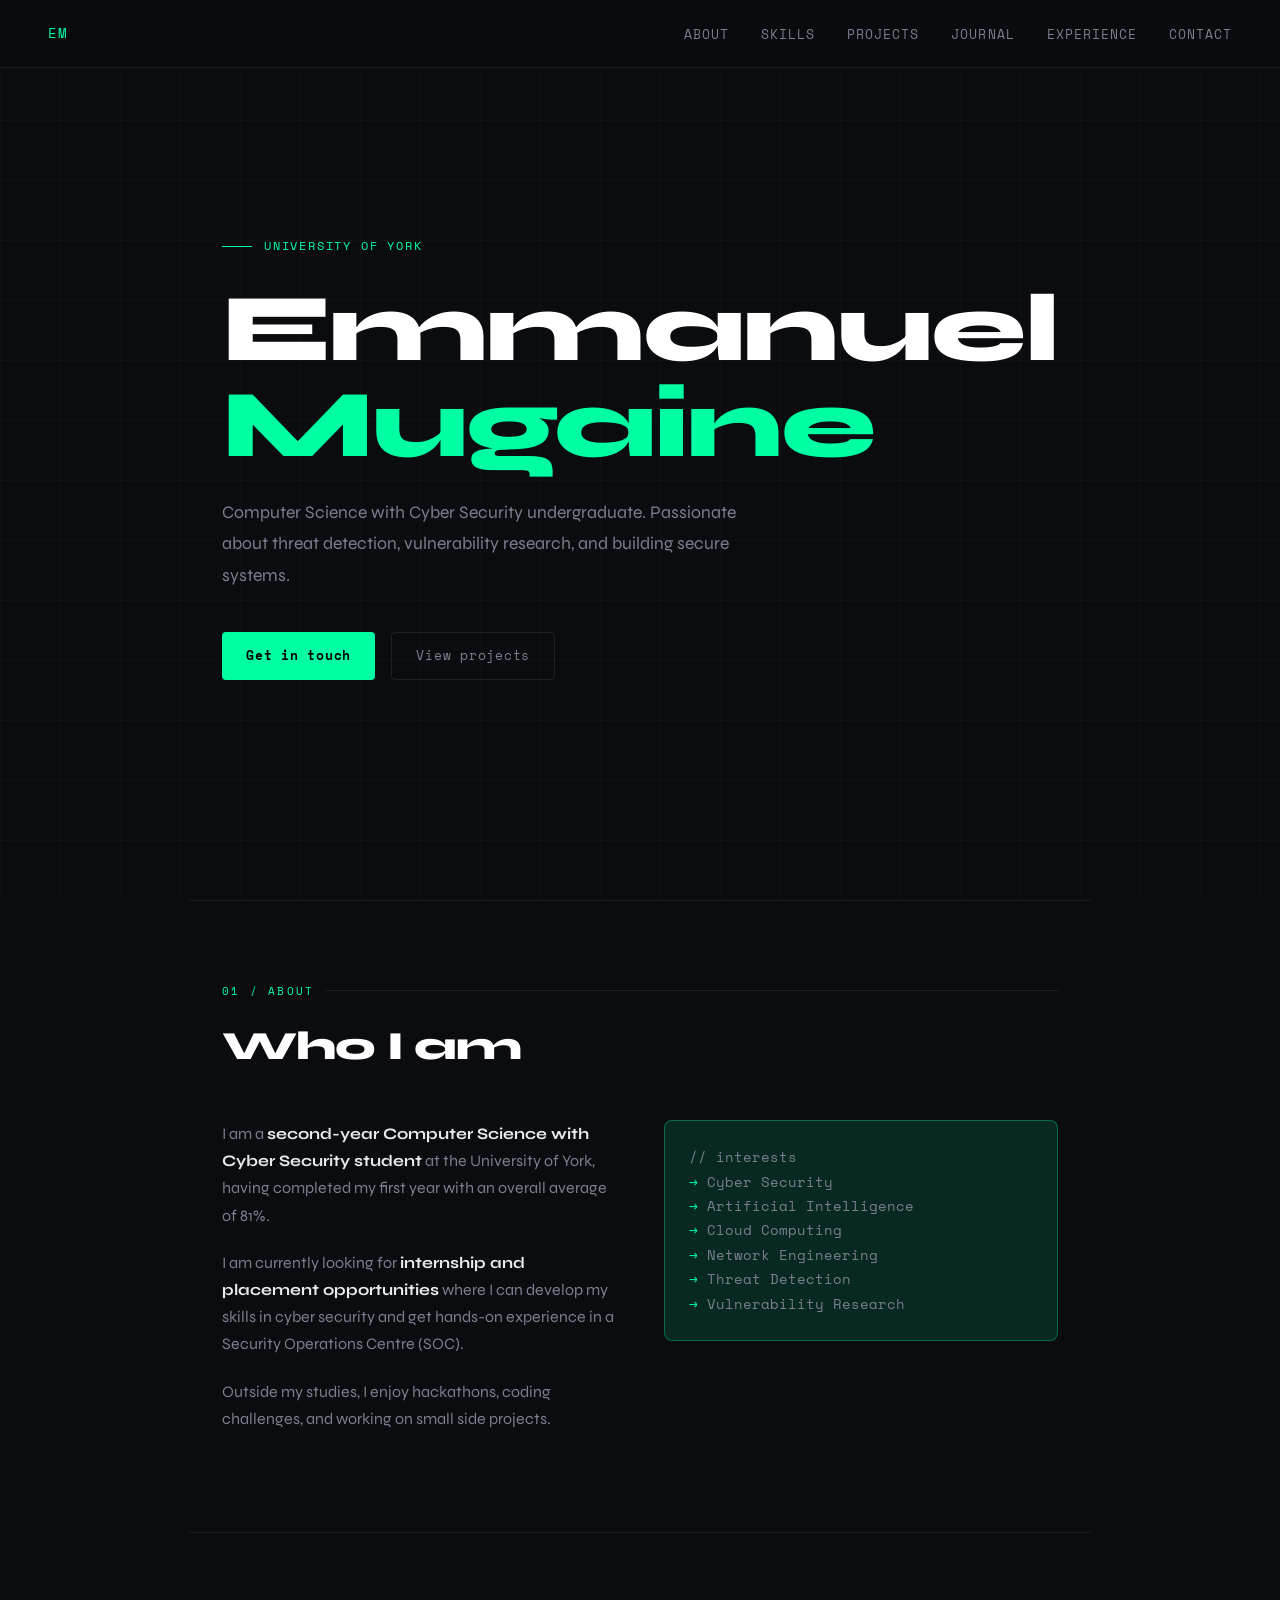
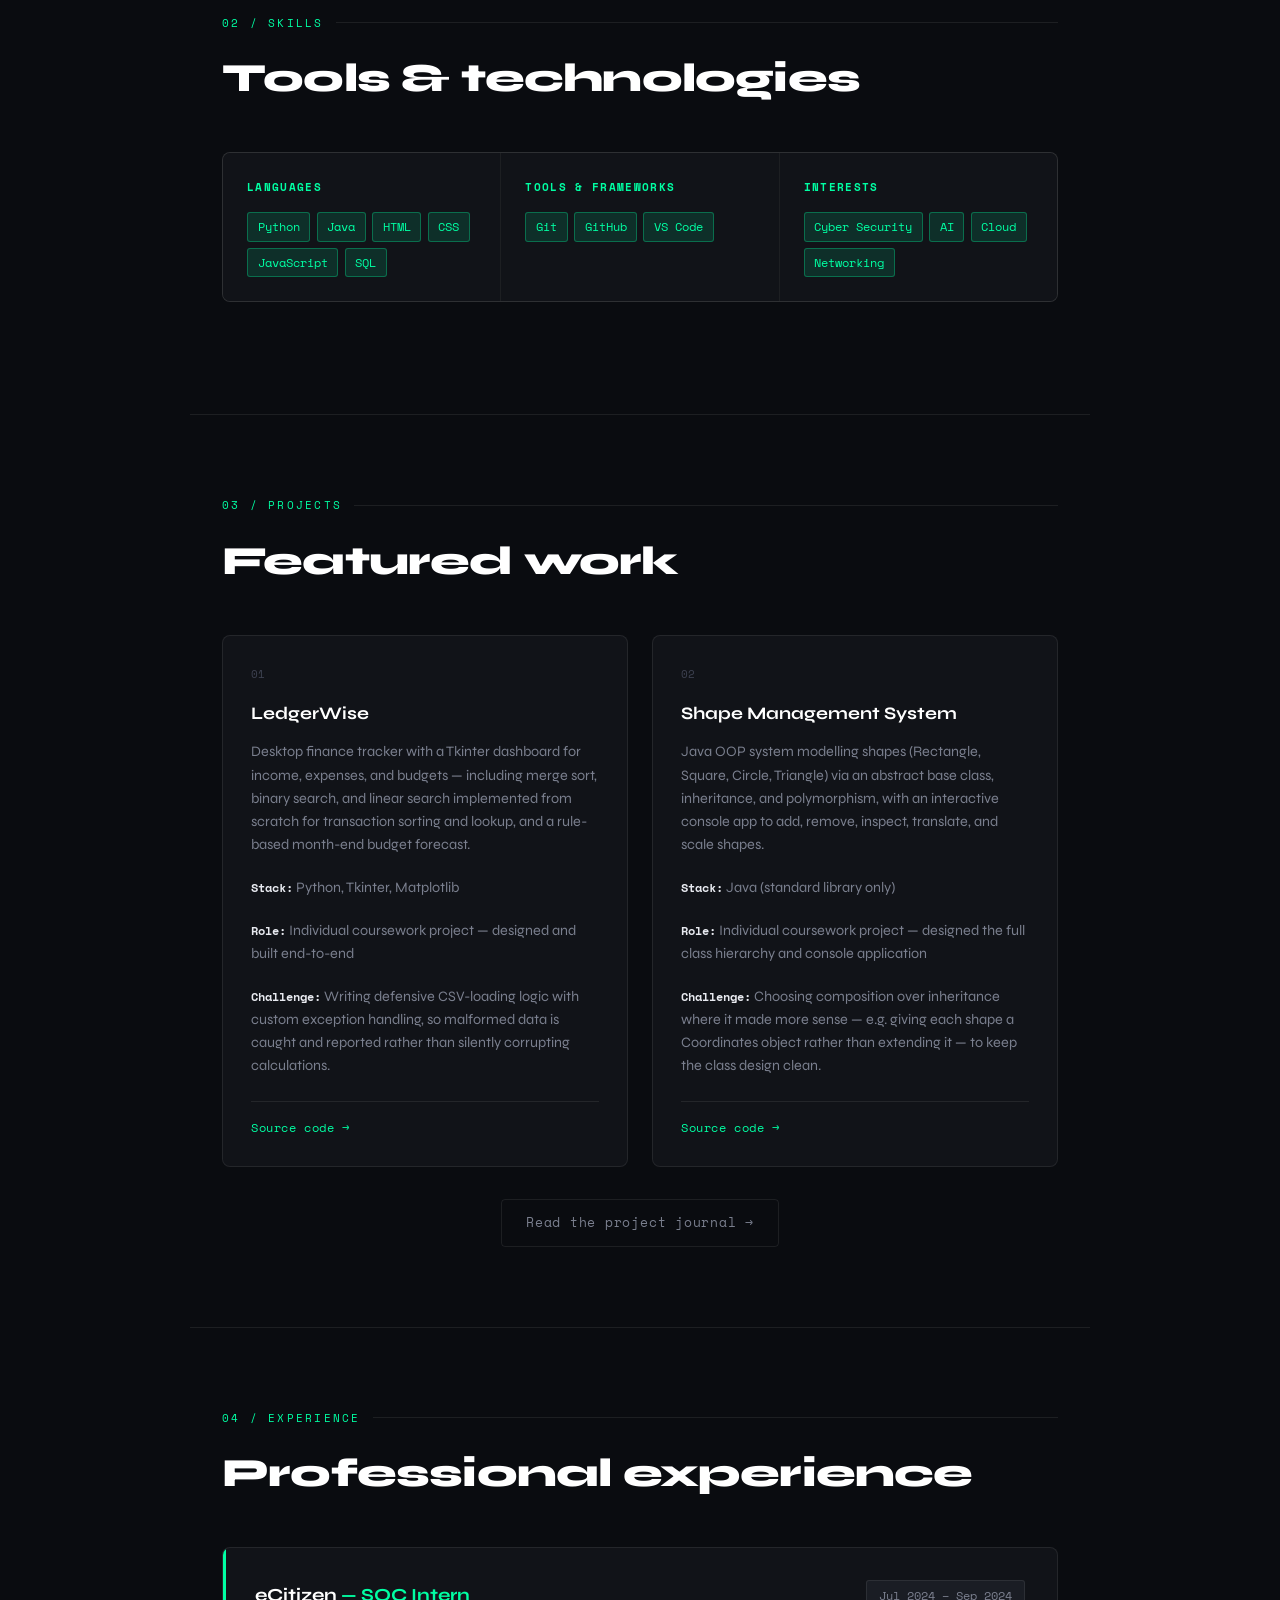
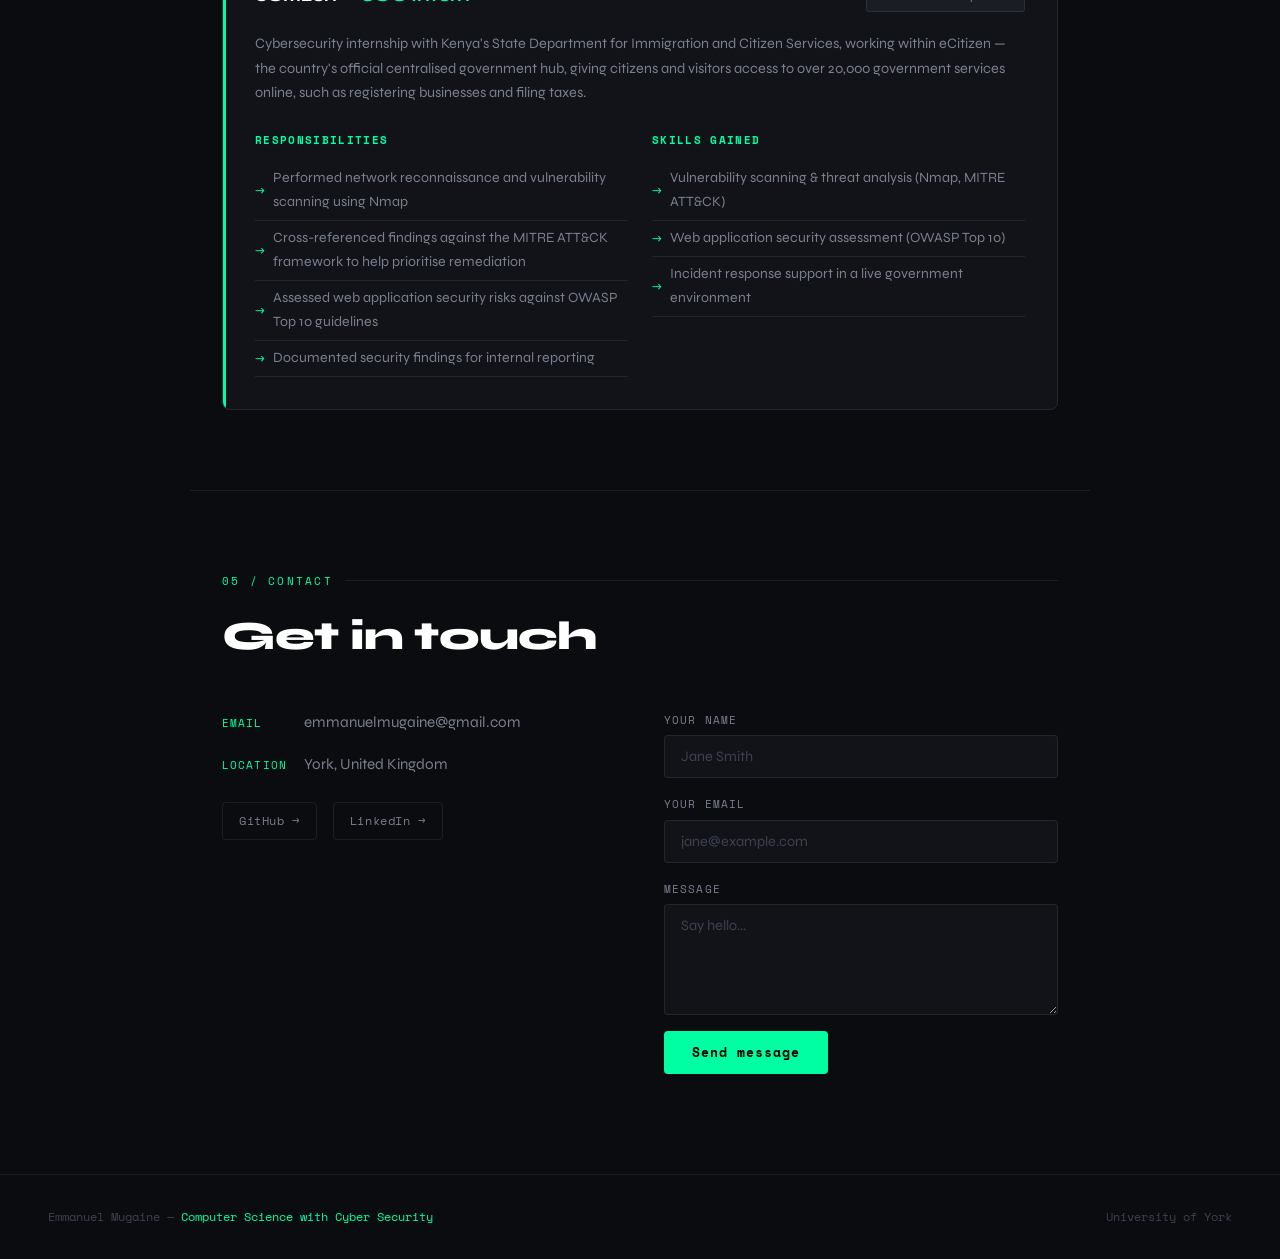
==== index.html @ 3fc859e5 "Updated design of portfolio website with new journals page" ====
<!doctype html>
<html lang="en">
  <head>
    <meta charset="UTF-8" />
    <meta name="viewport" content="width=device-width, initial-scale=1.0" />
    <title>Emmanuel Mugaine – Computer Science with Cyber Security</title>
    <link rel="preconnect" href="https://fonts.googleapis.com" />
    <link rel="preconnect" href="https://fonts.gstatic.com" crossorigin />
    <link
      href="https://fonts.googleapis.com/css2?family=Space+Mono:wght@400;700&family=Syne:wght@400;600;700;800&display=swap"
      rel="stylesheet"
    />
    <link rel="stylesheet" href="styles.css" />
    <link rel="icon" type="image/svg+xml" href="favicon.svg" />
  </head>
  <body>
    <!-- NAV -->
    <nav>
      <a href="#hero" class="nav-logo">EM</a>
      <ul class="nav-links">
        <li><a href="#about">About</a></li>
        <li><a href="#skills">Skills</a></li>
        <li><a href="#projects">Projects</a></li>
        <li><a href="journal.html">Journal</a></li>
        <li><a href="#experience">Experience</a></li>
        <li><a href="#contact">Contact</a></li>
      </ul>
    </nav>

    <!-- HERO -->
    <section id="hero">
      <p class="hero-tag">University of York</p>
      <h1 class="hero-name">Emmanuel<span>Mugaine</span></h1>
      <p class="hero-desc">
        Computer Science with Cyber Security undergraduate. Passionate about
        threat detection, vulnerability research, and building secure systems.
      </p>
      <div class="hero-cta">
        <a href="#contact" class="btn btn-primary">Get in touch</a>
        <a href="#projects" class="btn btn-ghost">View projects</a>
      </div>
    </section>

    <!-- ABOUT -->
    <section id="about">
      <p class="section-label">01 / About</p>
      <h2>Who I am</h2>
      <div class="about-grid">
        <div class="about-text">
          <p>
            I am a
            <strong
              >second-year Computer Science with Cyber Security student</strong
            >
            at the University of York, having completed my first year with an
            overall average of 81%.
          </p>
          <p>
            I am currently looking for
            <strong>internship and placement opportunities</strong> where I can
            develop my skills in cyber security and get hands-on experience in a
            Security Operations Centre (SOC).
          </p>
          <p>
            Outside my studies, I enjoy hackathons, coding challenges, and
            working on small side projects.
          </p>
        </div>
        <div class="about-highlight">
          <p><span>// interests</span></p>
          <p>→ <span>Cyber Security</span></p>
          <p>→ <span>Artificial Intelligence</span></p>
          <p>→ <span>Cloud Computing</span></p>
          <p>→ <span>Network Engineering</span></p>
          <p>→ <span>Threat Detection</span></p>
          <p>→ <span>Vulnerability Research</span></p>
        </div>
      </div>
    </section>

    <!-- SKILLS -->
    <section id="skills">
      <p class="section-label">02 / Skills</p>
      <h2>Tools & technologies</h2>
      <div class="skills-grid">
        <div class="skill-cell">
          <h3>Languages</h3>
          <div class="skill-tags">
            <span class="tag">Python</span>
            <span class="tag">Java</span>
            <span class="tag">HTML</span>
            <span class="tag">CSS</span>
            <span class="tag">JavaScript</span>
            <span class="tag">SQL</span>
          </div>
        </div>
        <div class="skill-cell">
          <h3>Tools & Frameworks</h3>
          <div class="skill-tags">
            <span class="tag">Git</span>
            <span class="tag">GitHub</span>
            <span class="tag">VS Code</span>
          </div>
        </div>
        <div class="skill-cell">
          <h3>Interests</h3>
          <div class="skill-tags">
            <span class="tag">Cyber Security</span>
            <span class="tag">AI</span>
            <span class="tag">Cloud</span>
            <span class="tag">Networking</span>
          </div>
        </div>
      </div>
    </section>

    <!-- PROJECTS -->
    <section id="projects">
      <p class="section-label">03 / Projects</p>
      <h2>Featured work</h2>
      <div class="projects-grid">
        <div class="project-card">
          <div class="project-num">01</div>
          <h3>LedgerWise</h3>
          <p>
            Desktop finance tracker with a Tkinter dashboard for income,
            expenses, and budgets — including merge sort, binary search, and
            linear search implemented from scratch for transaction sorting and
            lookup, and a rule-based month-end budget forecast.
          </p>
          <p class="project-meta">
            <strong>Stack:</strong> Python, Tkinter, Matplotlib
          </p>
          <p class="project-meta">
            <strong>Role:</strong> Individual coursework project — designed and
            built end-to-end
          </p>
          <p class="project-meta">
            <strong>Challenge:</strong> Writing defensive CSV-loading logic with
            custom exception handling, so malformed data is caught and reported
            rather than silently corrupting calculations.
          </p>
          <div class="project-links">
            <a
              href="https://github.com/EmmanuelMugaine/IY499-Final-intro-to-programming-project"
              >Source code →</a
            >
          </div>
        </div>
        <div class="project-card">
          <div class="project-num">02</div>
          <h3>Shape Management System</h3>
          <p>
            Java OOP system modelling shapes (Rectangle, Square, Circle,
            Triangle) via an abstract base class, inheritance, and polymorphism,
            with an interactive console app to add, remove, inspect, translate,
            and scale shapes.
          </p>
          <p class="project-meta">
            <strong>Stack:</strong> Java (standard library only)
          </p>
          <p class="project-meta">
            <strong>Role:</strong> Individual coursework project — designed the
            full class hierarchy and console application
          </p>
          <p class="project-meta">
            <strong>Challenge:</strong> Choosing composition over inheritance
            where it made more sense — e.g. giving each shape a Coordinates
            object rather than extending it — to keep the class design clean.
          </p>
          <div class="project-links">
            <a
              href="https://github.com/EmmanuelMugaine/IY4101-Final-Object-Oriented-Programming-project"
              >Source code →</a
            >
          </div>
        </div>
      </div>
      <div class="section-footer-link">
        <a href="journal.html" class="btn btn-ghost"
          >Read the project journal →</a
        >
      </div>
    </section>

    <!-- EXPERIENCE -->
    <section id="experience">
      <p class="section-label">04 / Experience</p>
      <h2>Professional experience</h2>
      <div class="exp-card">
        <div class="exp-header">
          <h3>eCitizen <span>— SOC Intern</span></h3>
          <span class="exp-duration">Jul 2024 – Sep 2024</span>
        </div>
        <p class="exp-desc">
          Cybersecurity internship with Kenya's State Department for Immigration
          and Citizen Services, working within eCitizen — the country's official
          centralised government hub, giving citizens and visitors access to
          over 20,000 government services online, such as registering businesses
          and filing taxes.
        </p>
        <div class="exp-cols">
          <div>
            <h4>Responsibilities</h4>
            <ul class="exp-list">
              <li>
                Performed network reconnaissance and vulnerability scanning
                using Nmap
              </li>
              <li>
                Cross-referenced findings against the MITRE ATT&CK framework to
                help prioritise remediation
              </li>
              <li>
                Assessed web application security risks against OWASP Top 10
                guidelines
              </li>
              <li>Documented security findings for internal reporting</li>
            </ul>
          </div>
          <div>
            <h4>Skills Gained</h4>
            <ul class="exp-list">
              <li>
                Vulnerability scanning & threat analysis (Nmap, MITRE ATT&CK)
              </li>
              <li>Web application security assessment (OWASP Top 10)</li>
              <li>
                Incident response support in a live government environment
              </li>
            </ul>
          </div>
        </div>
      </div>
    </section>

    <!-- CONTACT -->
    <section id="contact">
      <p class="section-label">05 / Contact</p>
      <h2>Get in touch</h2>
      <div class="contact-grid">
        <div class="contact-info">
          <p>
            <span class="label">Email</span
            ><a href="mailto:emmanuelmugaine@gmail.com"
              >emmanuelmugaine@gmail.com</a
            >
          </p>
          <p><span class="label">Location</span>York, United Kingdom</p>
          <div class="profile-links">
            <a href="https://github.com/EmmanuelMugaine" class="profile-link"
              >GitHub →</a
            >
            <a
              href="https://www.linkedin.com/in/emmanuel-mugaine-93ba3a335/"
              class="profile-link"
              >LinkedIn →</a
            >
          </div>
        </div>
        <form class="contact-form" id="contact-form">
          <div class="form-group">
            <label for="name">Your name</label>
            <input
              type="text"
              id="name"
              name="name"
              required
              placeholder="Jane Smith"
            />
          </div>
          <div class="form-group">
            <label for="email">Your email</label>
            <input
              type="email"
              id="email"
              name="email"
              required
              placeholder="jane@example.com"
            />
          </div>
          <div class="form-group">
            <label for="message">Message</label>
            <textarea
              id="message"
              name="message"
              required
              placeholder="Say hello..."
              rows="5"
            ></textarea>
          </div>
          <div style="position: absolute; left: -9999px" aria-hidden="true">
            <label for="hp-field">Leave this field empty</label>
            <input
              type="text"
              id="hp-field"
              name="hp-field"
              tabindex="-1"
              autocomplete="off"
            />
          </div>
          <button type="submit" id="submit-btn">Send message</button>
          <p id="form-status"></p>
        </form>
      </div>
    </section>

    <footer>
      <p>
        Emmanuel Mugaine — <span>Computer Science with Cyber Security</span>
      </p>
      <p>University of York</p>
    </footer>

    <script>
      const SUPABASE_URL = "https://cynkuyeznnwdcnoxtkch.supabase.co";
      const SUPABASE_ANON = "sb_publishable_rz-L8JBPP5hb6fnGLspw3w_TFhBJcdi";

      document
        .getElementById("contact-form")
        .addEventListener("submit", async function (event) {
          event.preventDefault();
          const name = document.getElementById("name").value.trim();
          const email = document.getElementById("email").value.trim();
          const message = document.getElementById("message").value.trim();
          const honeypot = document.getElementById("hp-field").value;
          const btn = document.getElementById("submit-btn");
          const status = document.getElementById("form-status");
          if (honeypot) {
            // Likely a bot — pretend it worked, but don't actually submit.
            status.textContent = "✓ Message sent! I'll be in touch soon.";
            status.style.color = "#00ffa3";
            event.target.reset();
            return;
          }
          btn.disabled = true;
          btn.textContent = "Sending...";
          status.textContent = "";
          try {
            const response = await fetch(
              `${SUPABASE_URL}/rest/v1/contact_messages`,
              {
                method: "POST",
                headers: {
                  "Content-Type": "application/json",
                  apikey: SUPABASE_ANON,
                  Authorization: `Bearer ${SUPABASE_ANON}`,
                  Prefer: "return=minimal",
                },
                body: JSON.stringify({ name, email, message }),
              },
            );
            if (response.ok) {
              status.textContent = "✓ Message sent! I'll be in touch soon.";
              status.style.color = "#00ffa3";
              event.target.reset();
            } else {
              const err = await response.json();
              console.error("Supabase error:", err);
              status.textContent =
                "Something went wrong on our end. Please try again later.";
              status.style.color = "#ff4d6d";
            }
          } catch (networkError) {
            console.error("Network error:", networkError);
            status.textContent =
              "Could not connect. Check your internet connection.";
            status.style.color = "#ff4d6d";
          } finally {
            btn.disabled = false;
            btn.textContent = "Send message";
          }
        });
    </script>
  </body>
</html>
---- styles.css ----
*,
      *::before,
      *::after {
        box-sizing: border-box;
        margin: 0;
        padding: 0;
      }

      :root {
        --bg: #0a0c10;
        --surface: #111318;
        --surface-2: #1a1d24;
        --border: rgba(255, 255, 255, 0.08);
        --border-accent: rgba(0, 255, 163, 0.3);
        --accent: #00ffa3;
        --accent-dim: rgba(0, 255, 163, 0.12);
        --accent-mid: rgba(0, 255, 163, 0.4);
        --text: #e8eaf0;
        --text-muted: #7a7f8e;
        --text-faint: #3d4150;
        --mono: "Space Mono", monospace;
        --sans: "Syne", sans-serif;
        --red: #ff4d6d;
      }

      html {
        scroll-behavior: smooth;
      }

      body {
        font-family: var(--sans);
        background: var(--bg);
        color: var(--text);
        line-height: 1.7;
        overflow-x: hidden;
      }

      /* ── GRID BACKGROUND ── */
      body::before {
        content: "";
        position: fixed;
        inset: 0;
        background-image:
          linear-gradient(rgba(255, 255, 255, 0.025) 1px, transparent 1px),
          linear-gradient(
            90deg,
            rgba(255, 255, 255, 0.025) 1px,
            transparent 1px
          );
        background-size: 60px 60px;
        pointer-events: none;
        z-index: 0;
      }

      /* ── NAV ── */
      nav {
        position: fixed;
        top: 0;
        left: 0;
        right: 0;
        z-index: 100;
        display: flex;
        align-items: center;
        justify-content: space-between;
        padding: 1.25rem 3rem;
        background: rgba(10, 12, 16, 0.85);
        backdrop-filter: blur(12px);
        border-bottom: 1px solid var(--border);
      }

      .nav-logo {
        font-family: var(--mono);
        font-size: 0.85rem;
        color: var(--accent);
        letter-spacing: 0.05em;
        text-decoration: none;
      }

      .nav-links {
        display: flex;
        gap: 2rem;
        list-style: none;
      }

      .nav-links a {
        font-size: 0.8rem;
        font-family: var(--mono);
        color: var(--text-muted);
        text-decoration: none;
        letter-spacing: 0.08em;
        text-transform: uppercase;
        transition: color 0.2s;
      }

      .nav-links a:hover {
        color: var(--accent);
      }

      /* ── SECTIONS ── */
      section {
        position: relative;
        z-index: 1;
        max-width: 900px;
        margin: 0 auto;
        padding: 5rem 2rem;
      }

      section + section {
        border-top: 1px solid var(--border);
      }

      /* ── HERO ── */
      #hero {
        min-height: 100vh;
        display: flex;
        flex-direction: column;
        justify-content: center;
        padding-top: 6rem;
        max-width: 900px;
        margin: 0 auto;
      }

      .hero-tag {
        font-family: var(--mono);
        font-size: 0.75rem;
        color: var(--accent);
        letter-spacing: 0.15em;
        text-transform: uppercase;
        margin-bottom: 1.5rem;
        display: flex;
        align-items: center;
        gap: 0.75rem;
      }

      .hero-tag::before {
        content: "";
        display: inline-block;
        width: 30px;
        height: 1px;
        background: var(--accent);
      }

      h1.hero-name {
        font-size: clamp(3rem, 8vw, 6rem);
        font-weight: 800;
        line-height: 1;
        letter-spacing: -0.02em;
        margin-bottom: 1.5rem;
        color: #fff;
      }

      h1.hero-name span {
        color: var(--accent);
        display: block;
      }

      .hero-desc {
        font-size: 1.1rem;
        color: var(--text-muted);
        max-width: 520px;
        margin-bottom: 2.5rem;
        line-height: 1.8;
      }

      .hero-cta {
        display: flex;
        gap: 1rem;
        flex-wrap: wrap;
      }

      .btn {
        display: inline-flex;
        align-items: center;
        gap: 0.5rem;
        padding: 0.75rem 1.5rem;
        font-family: var(--mono);
        font-size: 0.8rem;
        letter-spacing: 0.06em;
        text-decoration: none;
        border-radius: 4px;
        transition: all 0.2s;
        cursor: pointer;
        border: none;
      }

      .btn-primary {
        background: var(--accent);
        color: #000;
        font-weight: 700;
      }

      .btn-primary:hover {
        background: #fff;
        transform: translateY(-2px);
      }

      .btn-ghost {
        background: transparent;
        color: var(--text-muted);
        border: 1px solid var(--border);
      }

      .btn-ghost:hover {
        border-color: var(--accent-mid);
        color: var(--accent);
        transform: translateY(-2px);
      }

      /* ── SECTION HEADERS ── */
      .section-label {
        font-family: var(--mono);
        font-size: 0.7rem;
        color: var(--accent);
        letter-spacing: 0.2em;
        text-transform: uppercase;
        margin-bottom: 0.75rem;
        display: flex;
        align-items: center;
        gap: 0.75rem;
      }

      .section-label::after {
        content: "";
        flex: 1;
        height: 1px;
        background: var(--border);
      }

      h2 {
        font-size: clamp(1.75rem, 4vw, 2.5rem);
        font-weight: 800;
        color: #fff;
        letter-spacing: -0.02em;
        margin-bottom: 2.5rem;
      }

      /* ── ABOUT ── */
      .about-grid {
        display: grid;
        grid-template-columns: 1fr 1fr;
        gap: 3rem;
        align-items: start;
      }

      .about-text p {
        color: var(--text-muted);
        margin-bottom: 1.25rem;
        font-size: 1rem;
      }

      .about-text p strong {
        color: var(--text);
      }

      .about-highlight {
        background: var(--accent-dim);
        border: 1px solid var(--border-accent);
        border-radius: 8px;
        padding: 1.5rem;
      }

      .about-highlight p {
        font-family: var(--mono);
        font-size: 0.85rem;
        color: var(--accent);
        line-height: 1.8;
      }

      .about-highlight p span {
        color: var(--text-muted);
      }

      /* ── SKILLS ── */
      .skills-grid {
        display: grid;
        grid-template-columns: repeat(auto-fit, minmax(200px, 1fr));
        gap: 1px;
        background: var(--border);
        border: 1px solid var(--border);
        border-radius: 8px;
        overflow: hidden;
        margin-bottom: 2rem;
      }

      .skill-cell {
        background: var(--surface);
        padding: 1.5rem;
        transition: background 0.2s;
      }

      .skill-cell:hover {
        background: var(--surface-2);
      }

      .skill-cell h3 {
        font-family: var(--mono);
        font-size: 0.7rem;
        color: var(--accent);
        letter-spacing: 0.12em;
        text-transform: uppercase;
        margin-bottom: 1rem;
      }

      .skill-tags {
        display: flex;
        flex-wrap: wrap;
        gap: 0.4rem;
      }

      .tag {
        font-family: var(--mono);
        font-size: 0.72rem;
        padding: 0.25rem 0.6rem;
        border-radius: 3px;
        background: var(--accent-dim);
        color: var(--accent);
        border: 1px solid var(--border-accent);
      }

      /* ── PROJECTS ── */
      .projects-grid {
        display: grid;
        grid-template-columns: 1fr 1fr;
        gap: 1.5rem;
      }

      .project-card {
        background: var(--surface);
        border: 1px solid var(--border);
        border-radius: 8px;
        padding: 1.75rem;
        transition:
          border-color 0.2s,
          transform 0.2s;
        position: relative;
        overflow: hidden;
      }

      .project-card::before {
        content: "";
        position: absolute;
        top: 0;
        left: 0;
        right: 0;
        height: 2px;
        background: var(--accent);
        transform: scaleX(0);
        transform-origin: left;
        transition: transform 0.3s;
      }

      .project-card:hover {
        border-color: var(--border-accent);
        transform: translateY(-3px);
      }

      .project-card:hover::before {
        transform: scaleX(1);
      }

      .project-num {
        font-family: var(--mono);
        font-size: 0.7rem;
        color: var(--text-faint);
        margin-bottom: 1rem;
      }

      .project-card h3 {
        font-size: 1.1rem;
        font-weight: 700;
        color: #fff;
        margin-bottom: 0.75rem;
      }

      .project-card p {
        font-size: 0.9rem;
        color: var(--text-muted);
        margin-bottom: 1.25rem;
        line-height: 1.6;
      }

      .project-meta {
        font-size: 0.8rem;
        color: var(--text-muted);
        margin-bottom: 0.5rem;
      }

      .project-meta strong {
        color: var(--text);
        font-family: var(--mono);
        font-size: 0.72rem;
      }

      .project-links {
        display: flex;
        gap: 1rem;
        margin-top: 1.5rem;
        padding-top: 1rem;
        border-top: 1px solid var(--border);
      }

      .project-links a {
        font-family: var(--mono);
        font-size: 0.75rem;
        color: var(--accent);
        text-decoration: none;
        letter-spacing: 0.05em;
        transition: opacity 0.2s;
      }

      .project-links a:hover {
        opacity: 0.7;
      }

      .updating-badge {
        display: inline-block;
        font-family: var(--mono);
        font-size: 0.68rem;
        padding: 0.2rem 0.6rem;
        background: rgba(255, 77, 109, 0.1);
        border: 1px solid rgba(255, 77, 109, 0.25);
        color: var(--red);
        border-radius: 3px;
        margin-bottom: 1rem;
        letter-spacing: 0.08em;
        text-transform: uppercase;
      }

      /* ── EXPERIENCE ── */
      .exp-card {
        background: var(--surface);
        border: 1px solid var(--border);
        border-radius: 8px;
        padding: 2rem;
        position: relative;
        overflow: hidden;
      }

      .exp-card::after {
        content: "";
        position: absolute;
        left: 0;
        top: 0;
        bottom: 0;
        width: 3px;
        background: var(--accent);
      }

      .exp-header {
        display: flex;
        justify-content: space-between;
        align-items: flex-start;
        margin-bottom: 1.25rem;
        flex-wrap: wrap;
        gap: 0.5rem;
      }

      .exp-header h3 {
        font-size: 1.15rem;
        font-weight: 700;
        color: #fff;
      }

      .exp-header h3 span {
        color: var(--accent);
      }

      .exp-duration {
        font-family: var(--mono);
        font-size: 0.75rem;
        color: var(--text-muted);
        background: var(--surface-2);
        padding: 0.3rem 0.75rem;
        border-radius: 3px;
        border: 1px solid var(--border);
      }

      .exp-desc {
        color: var(--text-muted);
        font-size: 0.9rem;
        margin-bottom: 1.5rem;
        line-height: 1.7;
      }

      .exp-cols {
        display: grid;
        grid-template-columns: 1fr 1fr;
        gap: 1.5rem;
      }

      .exp-cols h4 {
        font-family: var(--mono);
        font-size: 0.7rem;
        color: var(--accent);
        text-transform: uppercase;
        letter-spacing: 0.12em;
        margin-bottom: 0.75rem;
      }

      .exp-list {
        list-style: none;
      }

      .exp-list li {
        font-size: 0.88rem;
        color: var(--text-muted);
        padding: 0.35rem 0;
        border-bottom: 1px solid var(--border);
        display: flex;
        align-items: center;
        gap: 0.5rem;
      }

      .exp-list li::before {
        content: "→";
        color: var(--accent);
        font-size: 0.75rem;
        flex-shrink: 0;
      }

      /* ── DIARY ── */
      .diary-card {
        background: var(--surface);
        border: 1px solid var(--border);
        border-radius: 8px;
        padding: 2rem;
      }

      .diary-date {
        font-family: var(--mono);
        font-size: 0.75rem;
        color: var(--accent);
        margin-bottom: 1.25rem;
        display: flex;
        align-items: center;
        gap: 0.5rem;
      }

      .diary-card p {
        color: var(--text-muted);
        font-size: 0.95rem;
        margin-bottom: 1rem;
        padding-bottom: 1rem;
        border-bottom: 1px solid var(--border);
      }

      .diary-card p:last-child {
        border-bottom: none;
        margin-bottom: 0;
        padding-bottom: 0;
      }

      .diary-card p strong {
        color: var(--text);
        display: block;
        font-size: 0.72rem;
        font-family: var(--mono);
        letter-spacing: 0.1em;
        text-transform: uppercase;
        margin-bottom: 0.4rem;
        color: var(--accent);
      }

      /* ── CONTACT ── */
      .contact-grid {
        display: grid;
        grid-template-columns: 1fr 1fr;
        gap: 3rem;
        align-items: start;
      }

      .contact-info p {
        display: flex;
        align-items: center;
        gap: 0.75rem;
        color: var(--text-muted);
        margin-bottom: 1rem;
        font-size: 0.95rem;
      }

      .contact-info a {
        color: var(--text-muted);
        text-decoration: none;
        transition: color 0.2s;
      }

      .contact-info a:hover {
        color: var(--accent);
      }

      .contact-info .label {
        font-family: var(--mono);
        font-size: 0.7rem;
        color: var(--accent);
        min-width: 70px;
        text-transform: uppercase;
        letter-spacing: 0.1em;
      }

      .profile-links {
        display: flex;
        gap: 1rem;
        margin-top: 1.5rem;
      }

      .profile-link {
        font-family: var(--mono);
        font-size: 0.75rem;
        padding: 0.5rem 1rem;
        border: 1px solid var(--border);
        border-radius: 4px;
        color: var(--text-muted);
        text-decoration: none;
        transition: all 0.2s;
        letter-spacing: 0.05em;
      }

      .profile-link:hover {
        border-color: var(--accent-mid);
        color: var(--accent);
      }

      /* ── FORM ── */
      .contact-form {
        display: flex;
        flex-direction: column;
        gap: 1rem;
      }

      .form-group {
        display: flex;
        flex-direction: column;
        gap: 0.4rem;
      }

      .form-group label {
        font-family: var(--mono);
        font-size: 0.7rem;
        color: var(--text-muted);
        text-transform: uppercase;
        letter-spacing: 0.1em;
      }

      .form-group input,
      .form-group textarea {
        background: var(--surface);
        border: 1px solid var(--border);
        border-radius: 4px;
        padding: 0.75rem 1rem;
        color: var(--text);
        font-family: var(--sans);
        font-size: 0.9rem;
        transition: border-color 0.2s;
        outline: none;
        resize: vertical;
      }

      .form-group input:focus,
      .form-group textarea:focus {
        border-color: var(--accent-mid);
        background: var(--surface-2);
      }

      .form-group input::placeholder,
      .form-group textarea::placeholder {
        color: var(--text-faint);
      }

      #submit-btn {
        align-self: flex-start;
        padding: 0.75rem 1.75rem;
        background: var(--accent);
        color: #000;
        font-family: var(--mono);
        font-size: 0.8rem;
        font-weight: 700;
        letter-spacing: 0.08em;
        border: none;
        border-radius: 4px;
        cursor: pointer;
        transition: all 0.2s;
      }

      #submit-btn:hover {
        background: #fff;
        transform: translateY(-2px);
      }
      #submit-btn:disabled {
        opacity: 0.5;
        cursor: not-allowed;
        transform: none;
      }

      #form-status {
        font-family: var(--mono);
        font-size: 0.8rem;
        margin-top: 0.25rem;
      }

      /* ── FOOTER ── */
      footer {
        position: relative;
        z-index: 1;
        border-top: 1px solid var(--border);
        padding: 2rem 3rem;
        display: flex;
        justify-content: space-between;
        align-items: center;
      }

      footer p {
        font-family: var(--mono);
        font-size: 0.72rem;
        color: var(--text-faint);
      }

      footer p span {
        color: var(--accent);
      }

      /* ── ANIMATIONS ── */
      @keyframes fadeInUp {
        from {
          opacity: 0;
          transform: translateY(24px);
        }
        to {
          opacity: 1;
          transform: translateY(0);
        }
      }

      .hero-tag {
        animation: fadeInUp 0.5s ease both;
      }
      h1.hero-name {
        animation: fadeInUp 0.5s 0.1s ease both;
      }
      .hero-desc {
        animation: fadeInUp 0.5s 0.2s ease both;
      }
      .hero-cta {
        animation: fadeInUp 0.5s 0.3s ease both;
      }

      /* ── RESPONSIVE ── */
      @media (max-width: 700px) {
        nav {
          padding: 1rem 1.5rem;
        }
        .nav-links {
          gap: 1.25rem;
        }
        section {
          padding: 4rem 1.5rem;
        }
        .about-grid,
        .contact-grid,
        .exp-cols,
        .projects-grid {
          grid-template-columns: 1fr;
          gap: 1.5rem;
        }
        footer {
          flex-direction: column;
          gap: 0.5rem;
          text-align: center;
        }
      }

/* ── SECTION FOOTER LINK (e.g. journal CTA under Projects) ── */
.section-footer-link {
  margin-top: 2rem;
  text-align: center;
}

/* ── JOURNAL LANDING PAGE ── */
.journal-hero {
  max-width: 700px;
}

.journal-hero p {
  color: var(--text-muted);
  font-size: 1rem;
  line-height: 1.8;
}

.journal-grid {
  display: grid;
  grid-template-columns: 1fr 1fr;
  gap: 1.5rem;
}

.journal-card {
  display: block;
  background: var(--surface);
  border: 1px solid var(--border);
  border-radius: 8px;
  padding: 1.75rem;
  text-decoration: none;
  transition: border-color 0.2s, transform 0.2s;
  position: relative;
  overflow: hidden;
}

.journal-card::before {
  content: "";
  position: absolute;
  top: 0;
  left: 0;
  right: 0;
  height: 2px;
  background: var(--accent);
  transform: scaleX(0);
  transform-origin: left;
  transition: transform 0.3s;
}

.journal-card:hover {
  border-color: var(--border-accent);
  transform: translateY(-3px);
}

.journal-card:hover::before {
  transform: scaleX(1);
}

.journal-card .project-num {
  font-family: var(--mono);
  font-size: 0.7rem;
  color: var(--text-faint);
  margin-bottom: 1rem;
}

.journal-card h3 {
  font-size: 1.15rem;
  font-weight: 700;
  color: #fff;
  margin-bottom: 0.6rem;
}

.journal-card p {
  font-size: 0.9rem;
  color: var(--text-muted);
  margin-bottom: 1.25rem;
  line-height: 1.6;
}

.journal-card .journal-read-more {
  font-family: var(--mono);
  font-size: 0.75rem;
  color: var(--accent);
  letter-spacing: 0.05em;
}

/* ── JOURNAL ENTRY (DETAIL) PAGE ── */
.back-link {
  display: inline-flex;
  align-items: center;
  gap: 0.5rem;
  font-family: var(--mono);
  font-size: 0.78rem;
  color: var(--text-muted);
  text-decoration: none;
  margin-bottom: 2rem;
  letter-spacing: 0.05em;
  transition: color 0.2s;
}

.back-link:hover {
  color: var(--accent);
}

.entry-header {
  max-width: 760px;
  margin-bottom: 3rem;
}

.entry-meta-row {
  display: flex;
  gap: 0.75rem;
  flex-wrap: wrap;
  margin-bottom: 1.25rem;
}

.entry-meta-row .tag {
  cursor: default;
}

.entry-summary {
  color: var(--text-muted);
  font-size: 1.05rem;
  line-height: 1.8;
  max-width: 700px;
}

.entry-body {
  max-width: 760px;
}

.entry-section {
  margin-bottom: 2.75rem;
}

.entry-section h2 {
  font-size: 1.35rem;
  margin-bottom: 1rem;
}

.entry-section p {
  color: var(--text-muted);
  font-size: 0.98rem;
  line-height: 1.85;
  margin-bottom: 1rem;
}

.entry-section ul {
  list-style: none;
  margin-bottom: 1rem;
}

.entry-section ul li {
  color: var(--text-muted);
  font-size: 0.95rem;
  line-height: 1.75;
  padding-left: 1.4rem;
  position: relative;
  margin-bottom: 0.5rem;
}

.entry-section ul li::before {
  content: "→";
  color: var(--accent);
  position: absolute;
  left: 0;
}

.entry-section code {
  font-family: var(--mono);
  font-size: 0.85em;
  background: var(--surface-2);
  padding: 0.15rem 0.4rem;
  border-radius: 3px;
  color: var(--accent);
}

.entry-links {
  display: flex;
  gap: 1rem;
  padding-top: 1.5rem;
  border-top: 1px solid var(--border);
}

/* ── SUBPAGE INTRO SPACING (journal pages sit below the fixed nav) ── */
.page-intro {
  padding-top: 8rem;
}

.entry-header h1 {
  font-size: clamp(2rem, 5vw, 3rem);
  font-weight: 800;
  color: #fff;
  letter-spacing: -0.02em;
  margin-bottom: 1rem;
}
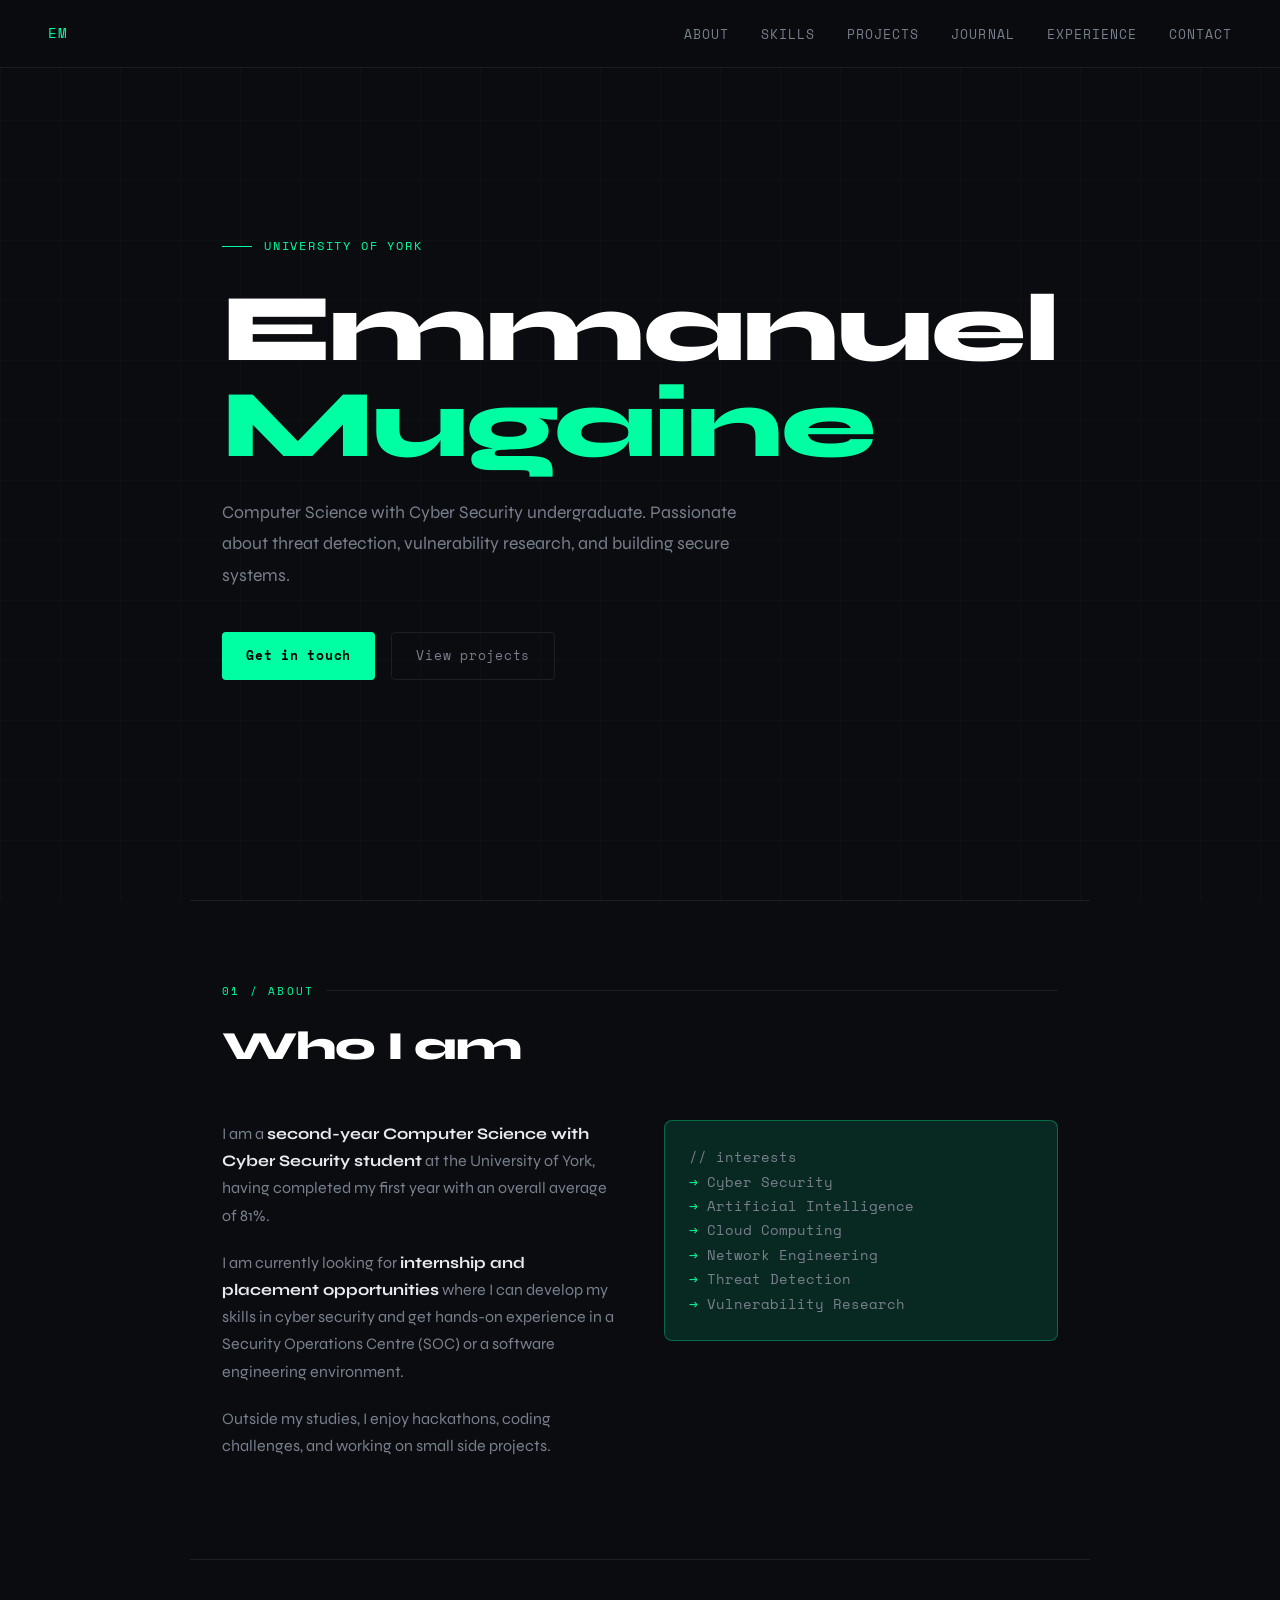
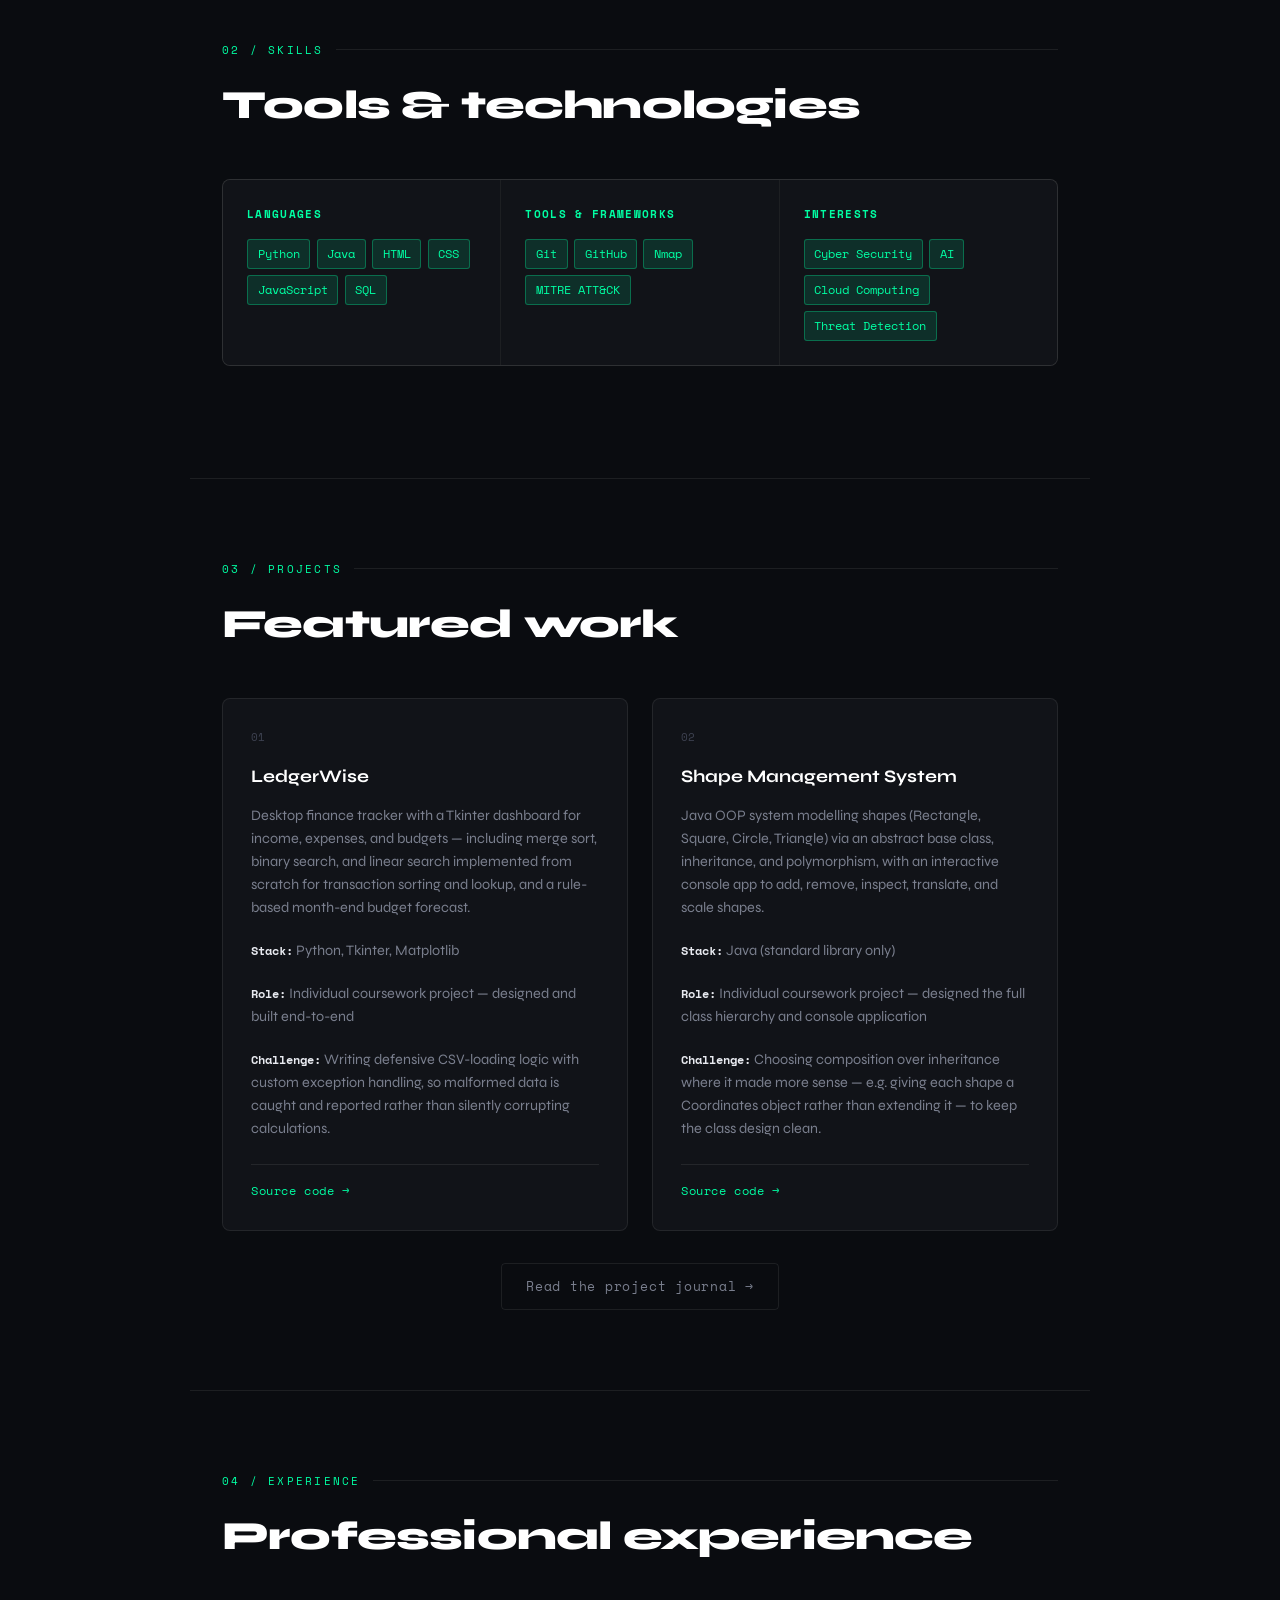
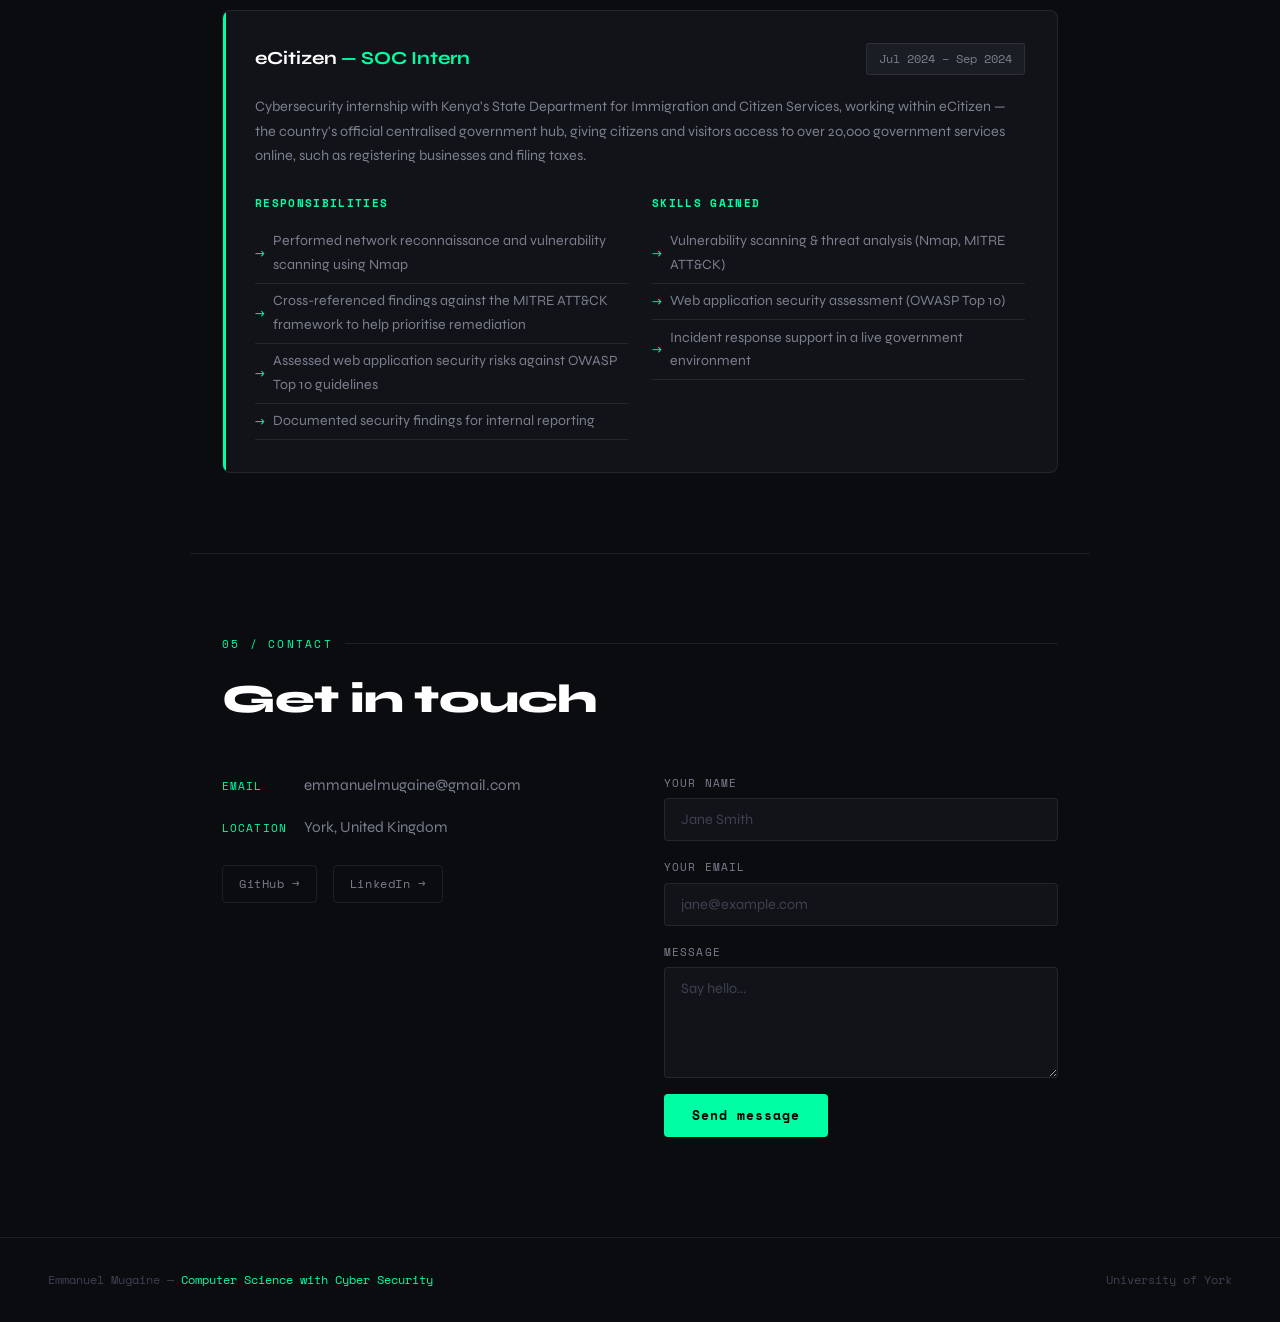
==== commit d6653841: "Minor revisions to grammar and clarity" ====
--- a/index.html
+++ b/index.html
@@ -59,7 +59,8 @@
             I am currently looking for
             <strong>internship and placement opportunities</strong> where I can
             develop my skills in cyber security and get hands-on experience in a
-            Security Operations Centre (SOC).
+            Security Operations Centre (SOC) or a software engineering
+            environment.
           </p>
           <p>
             Outside my studies, I enjoy hackathons, coding challenges, and
@@ -99,7 +100,8 @@
           <div class="skill-tags">
             <span class="tag">Git</span>
             <span class="tag">GitHub</span>
-            <span class="tag">VS Code</span>
+            <span class="tag">Nmap</span>
+            <span class="tag">MITRE ATT&CK</span>
           </div>
         </div>
         <div class="skill-cell">
@@ -107,8 +109,8 @@
           <div class="skill-tags">
             <span class="tag">Cyber Security</span>
             <span class="tag">AI</span>
-            <span class="tag">Cloud</span>
-            <span class="tag">Networking</span>
+            <span class="tag">Cloud Computing</span>
+            <span class="tag">Threat Detection</span>
           </div>
         </div>
       </div>
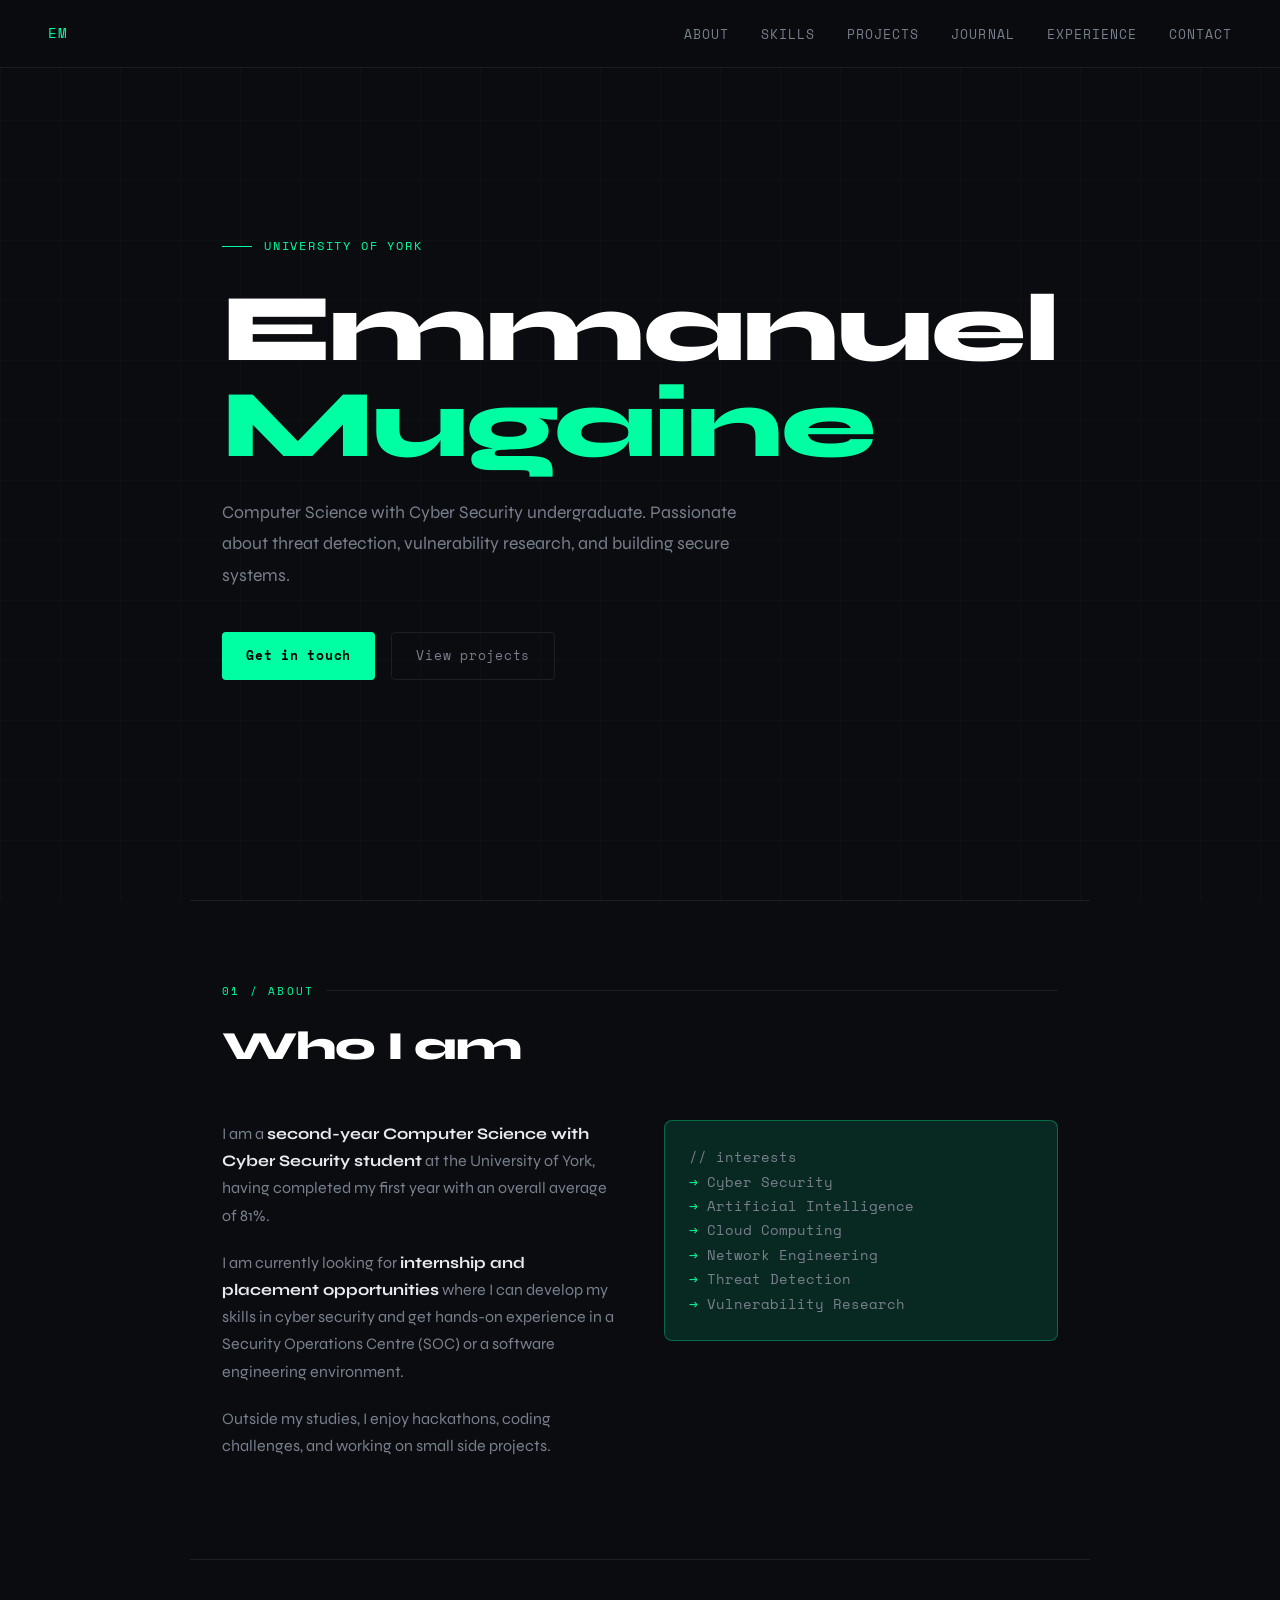
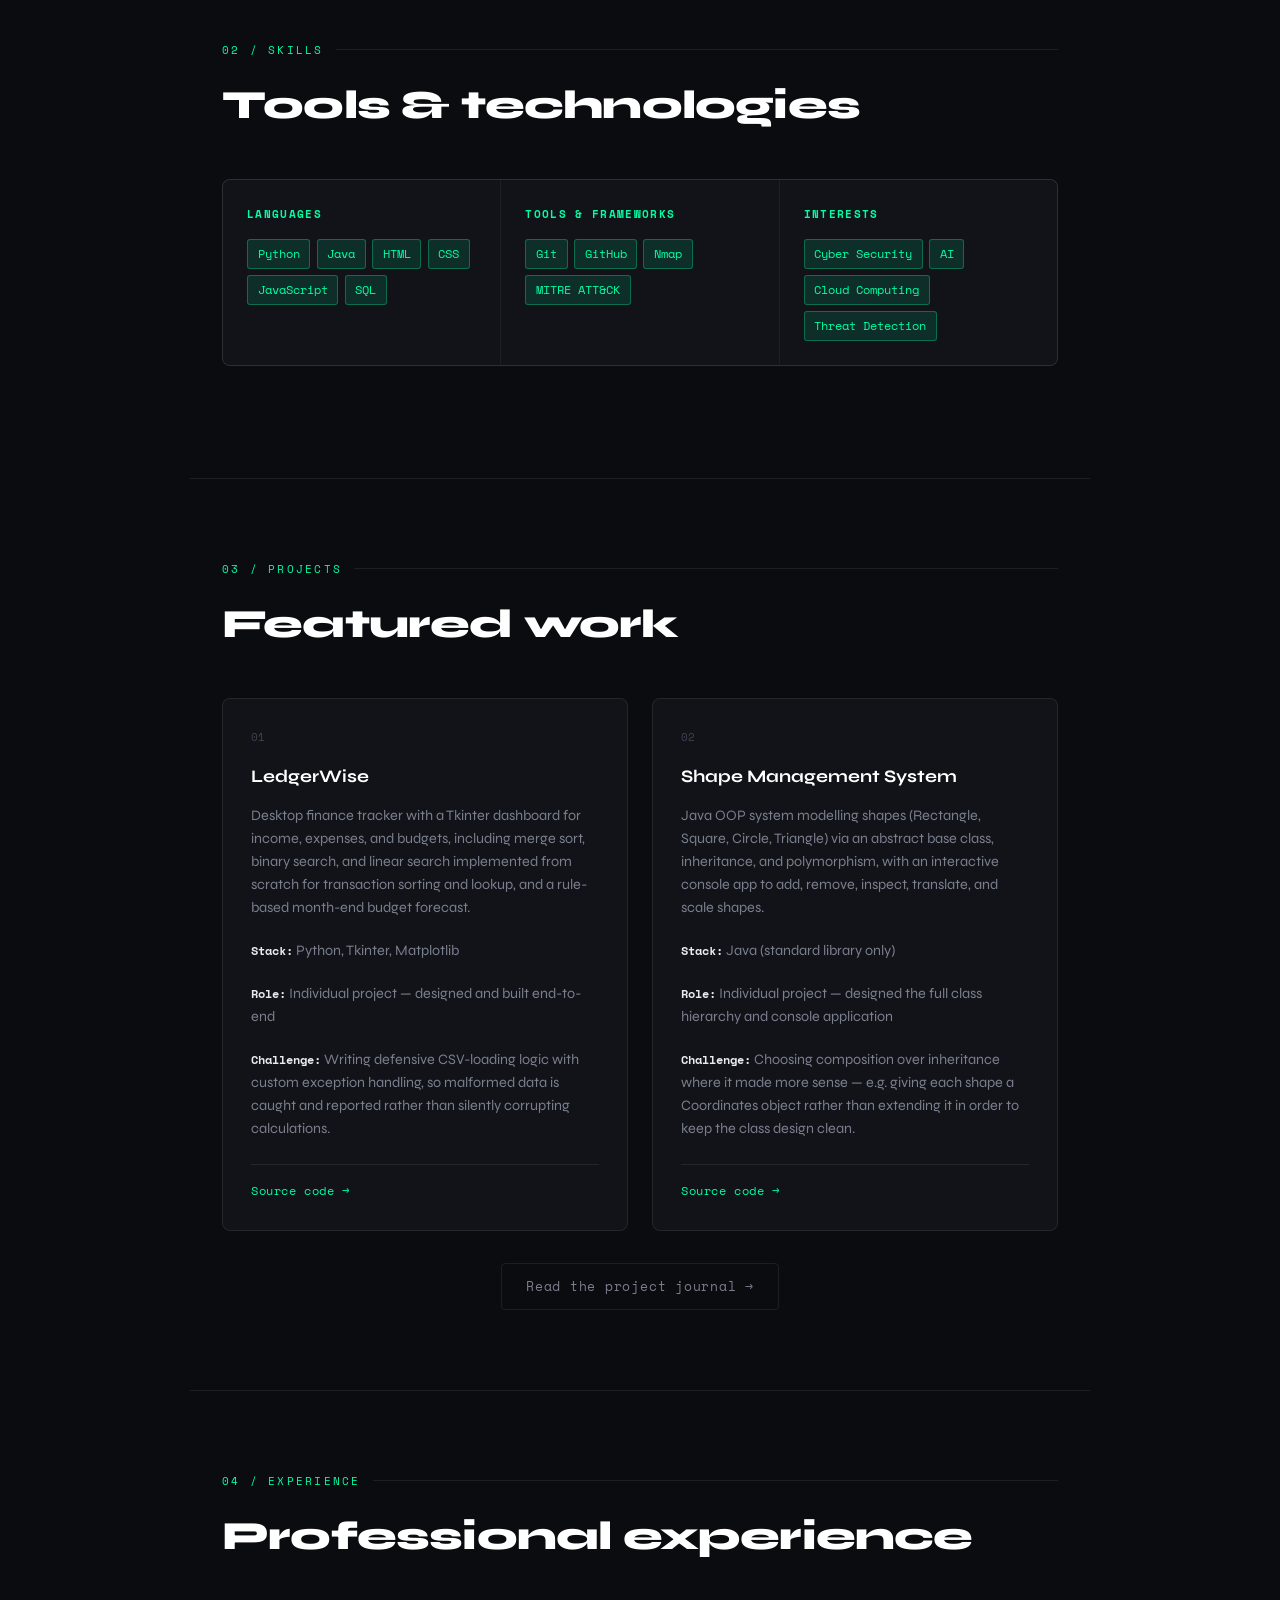
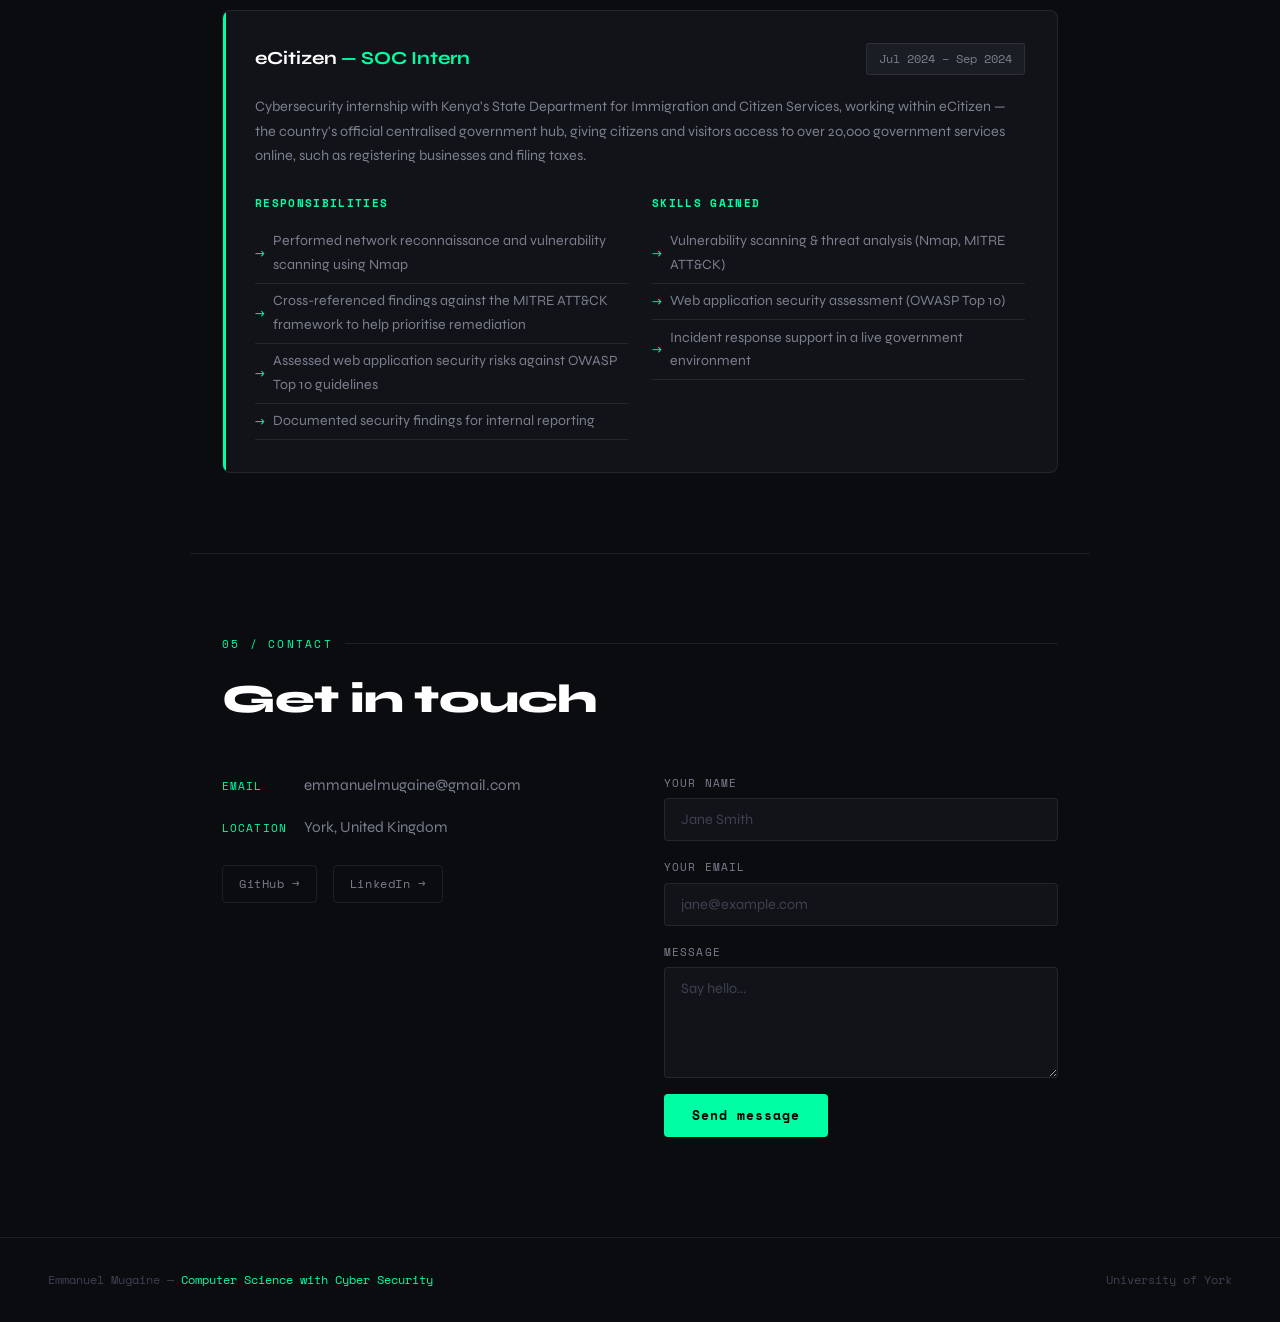
==== commit b6c16097: "Refine project descriptions in index.html Updated project descriptions for clarity and conciseness." ====
--- a/index.html
+++ b/index.html
@@ -126,7 +126,7 @@
           <h3>LedgerWise</h3>
           <p>
             Desktop finance tracker with a Tkinter dashboard for income,
-            expenses, and budgets — including merge sort, binary search, and
+            expenses, and budgets, including merge sort, binary search, and
             linear search implemented from scratch for transaction sorting and
             lookup, and a rule-based month-end budget forecast.
           </p>
@@ -134,7 +134,7 @@
             <strong>Stack:</strong> Python, Tkinter, Matplotlib
           </p>
           <p class="project-meta">
-            <strong>Role:</strong> Individual coursework project — designed and
+            <strong>Role:</strong> Individual project — designed and
             built end-to-end
           </p>
           <p class="project-meta">
@@ -162,13 +162,13 @@
             <strong>Stack:</strong> Java (standard library only)
           </p>
           <p class="project-meta">
-            <strong>Role:</strong> Individual coursework project — designed the
+            <strong>Role:</strong> Individual project — designed the
             full class hierarchy and console application
           </p>
           <p class="project-meta">
             <strong>Challenge:</strong> Choosing composition over inheritance
             where it made more sense — e.g. giving each shape a Coordinates
-            object rather than extending it — to keep the class design clean.
+            object rather than extending it in order to keep the class design clean.
           </p>
           <div class="project-links">
             <a
